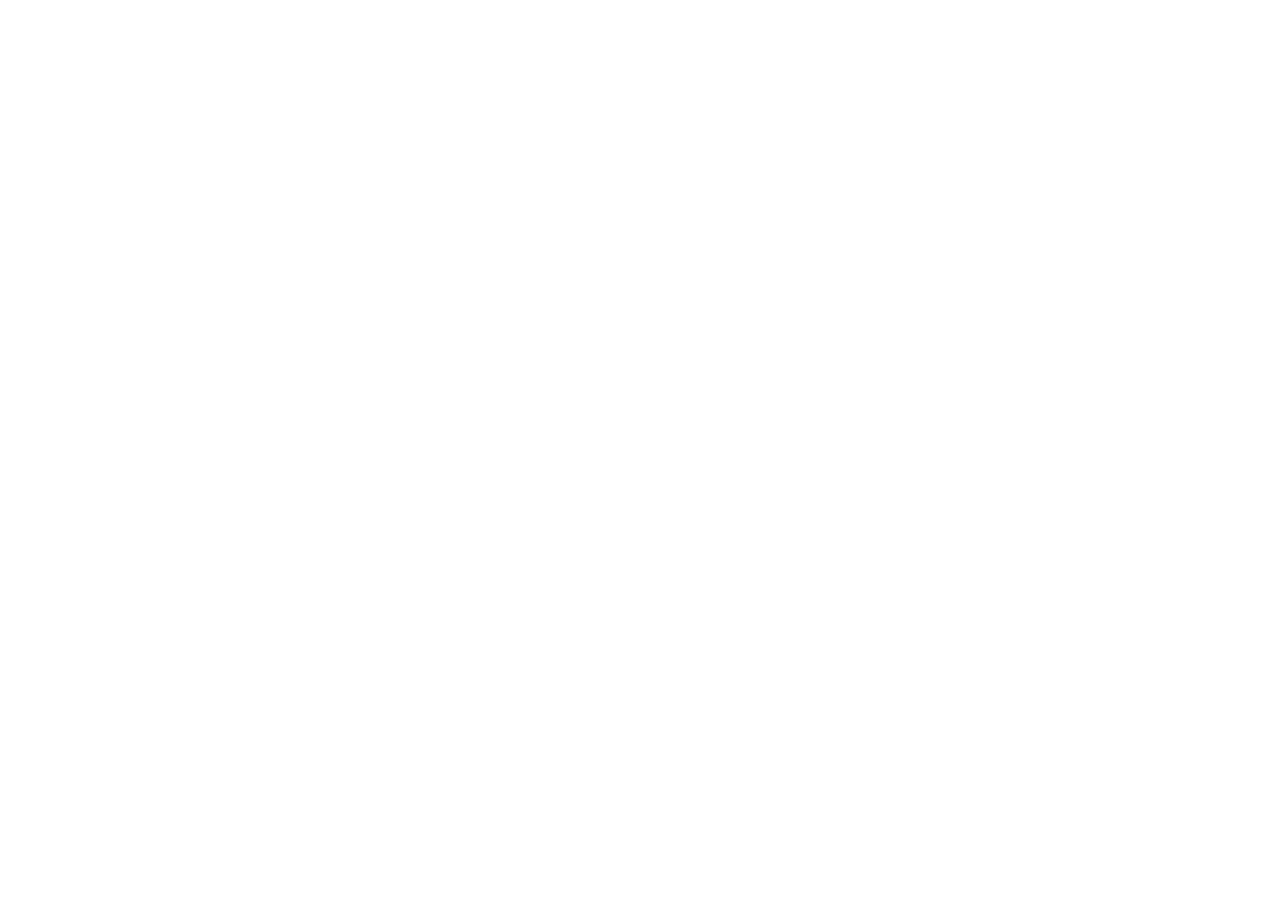
==== index.html @ f80cf163 "asdsadsas" ====
<!DOCTYPE html>
<html lang="ru">
  <head>
    <meta charset="UTF-8" />
    <meta name="viewport" content="width=device-width, initial-scale=1.0" />
    <title>Quiz App - Home Page</title>
    <link rel="stylesheet" href="./css/main.css" />
  </head>
  <body></body>
</html>
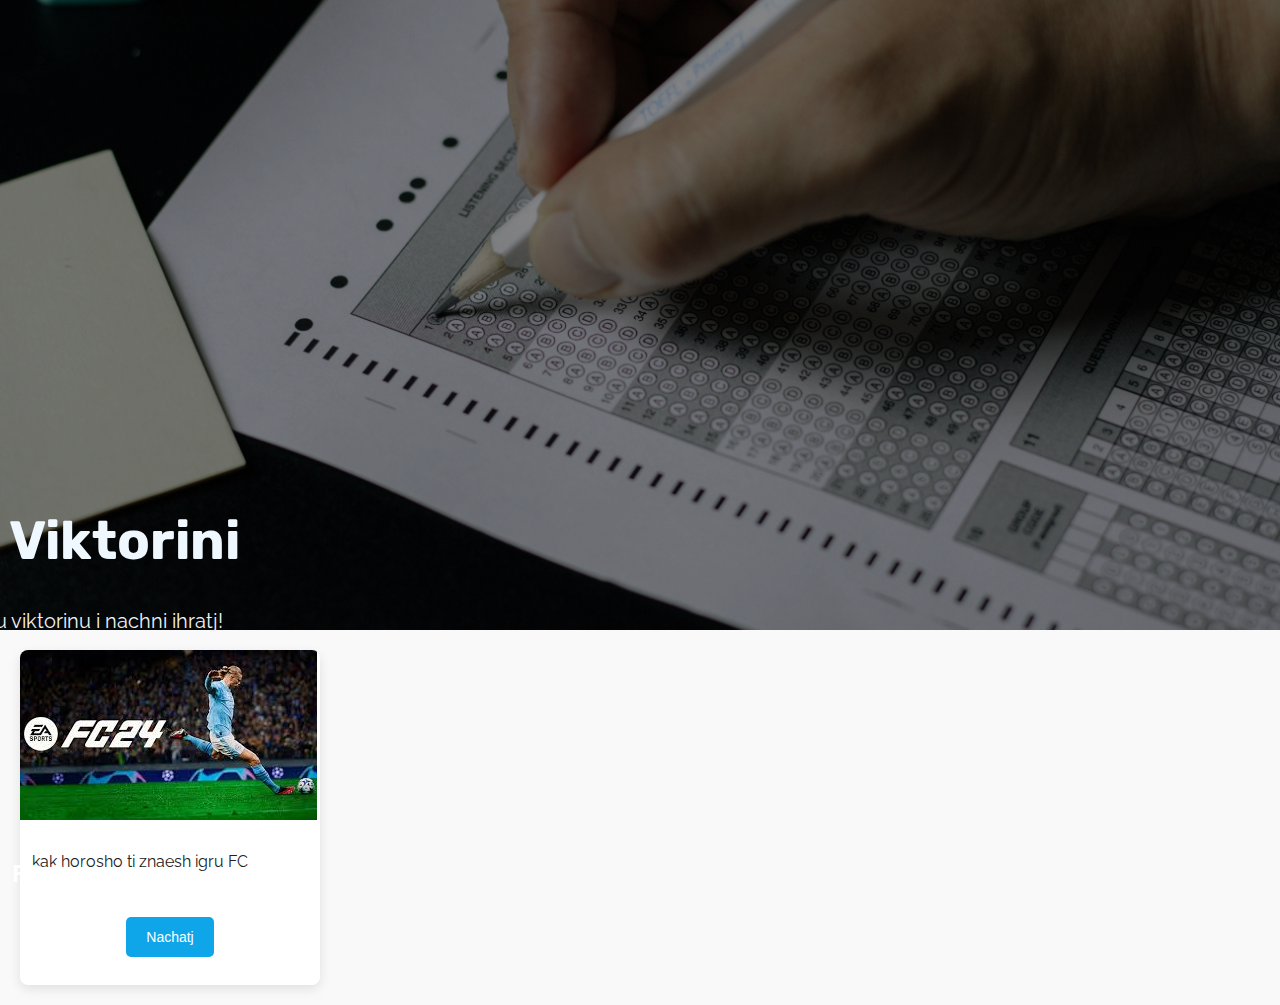
==== commit 59076b3e: "main page" ====
--- a/index.html
+++ b/index.html
@@ -4,7 +4,37 @@
     <meta charset="UTF-8" />
     <meta name="viewport" content="width=device-width, initial-scale=1.0" />
     <title>Quiz App - Home Page</title>
+
+    <link rel="preconnect" href="https://fonts.googleapis.com" />
+    <link rel="preconnect" href="https://fonts.gstatic.com" crossorigin />
+    <link
+      href="https://fonts.googleapis.com/css2?family=Raleway:ital,wght@0,100..900;1,100..900&family=Rubik:ital,wght@0,300..900;1,300..900&display=swap"
+      rel="stylesheet"
+    />
     <link rel="stylesheet" href="./css/main.css" />
   </head>
-  <body></body>
+  <body>
+    <header>
+      <div class="banner">
+        <h1>SMART Viktorini</h1>
+        <p>Viberi cvoju ljubimuju viktorinu i nachni ihratj!</p>
+      </div>
+    </header>
+
+    <main>
+      <div class="quiz-cards">
+        <div class="card">
+          <div class="card-header">
+            <img src="./static/FC24-quiz.png" alt="FC Quiz" class="card-img" />
+            <h3>FC Quiz</h3>
+          </div>
+          <div class="card-content"><p>kak horosho ti znaesh igru FC</p></div>
+
+          <div class="card-footer">
+            <button>Nachatj</button>
+          </div>
+        </div>
+      </div>
+    </main>
+  </body>
 </html>
--- a/css/main.css
+++ b/css/main.css
@@ -0,0 +1,135 @@
+body {
+  font-family: "Raleway", sans-serif;
+  background-color: #f9f9f9;
+  margin: 0;
+  padding: 0;
+}
+
+header {
+  position: relative;
+  background-image: url("../static/banner.jpg");
+  height: 70vh;
+  background-size: cover;
+  background-position: center;
+  z-index: 0;
+}
+
+header::before {
+  content: "";
+  position: absolute;
+  top: 0;
+  left: 0;
+  right: 0;
+  bottom: 0;
+  background-color: rgba(0, 0, 0, 0.45);
+  z-index: 1;
+}
+
+header .banner {
+  position: absolute;
+  top: 75%;
+  left: 24px;
+  transform: translate(-50%);
+  z-index: 2;
+  margin: 0;
+}
+
+.banner h1 {
+  color: aliceblue;
+  font-size: 54px;
+  font-family: "Rubik", sans-serif;
+}
+
+.banner p {
+  color: #f2f3f4;
+  font-size: 20px;
+}
+
+main {
+  padding: 20px;
+  max-width: 1280px;
+  width: 100%;
+  min-width: 320px;
+  margin: 0 auto;
+}
+
+.quiz-cards {
+  display: flex;
+  flex-wrap: wrap;
+  justify-content: space-between;
+  gap: 20px;
+}
+
+.card {
+  width: 300px;
+  background-color: #fff;
+  border-radius: 8px;
+  box-shadow: 0 4px 12px rgba(0, 0, 0, 0.1);
+  overflow: hidden;
+  transition: transform 0.3s ease-in-out;
+}
+
+.quiz-cards .cards:hover {
+  transform: scale(1.05);
+}
+
+.quiz-cards .cards-header {
+  position: relative;
+  z-index: 0;
+}
+
+.quiz-cards .cards-img {
+  width: 100%;
+  height: 200px;
+  object-fit: cover;
+  position: relative;
+}
+.quiz-cards .cards-img::before {
+  content: "";
+  position: absolute;
+  top: 0;
+  left: 0;
+  right: 0;
+  bottom: 0;
+  background-color: rgba(0, 0, 0, 0.45);
+  z-index: 1;
+}
+
+.quiz-cards .card-header h3 {
+  position: absolute;
+  bottom: 12px;
+  left: 12px;
+  color: #fff;
+  font-size: 24px;
+  margin: 0;
+}
+.quiz-cards .card-content {
+  padding: 12px;
+}
+
+.quiz-cards .card-content p {
+  font-size: 16px;
+  color: #212121;
+  margin-bottom: 14px;
+}
+
+.quiz-cards .card-footer {
+  padding: 20px;
+  margin-bottom: 8px;
+  text-align: center;
+}
+
+.quiz-cards .card-footer button {
+  background-color: #0ea5e9;
+  border: none;
+  color: #fff;
+  padding: 12px 20px;
+  border-radius: 5px;
+  font-size: 14px;
+  cursor: pointer;
+  transition: background-color 0.3s ease; /* Плавный эффект изменения цвета фона */
+}
+
+.card-footer button:hover {
+  background-color: #0369a1; /* Меняется цвет кнопки при наведении */
+}
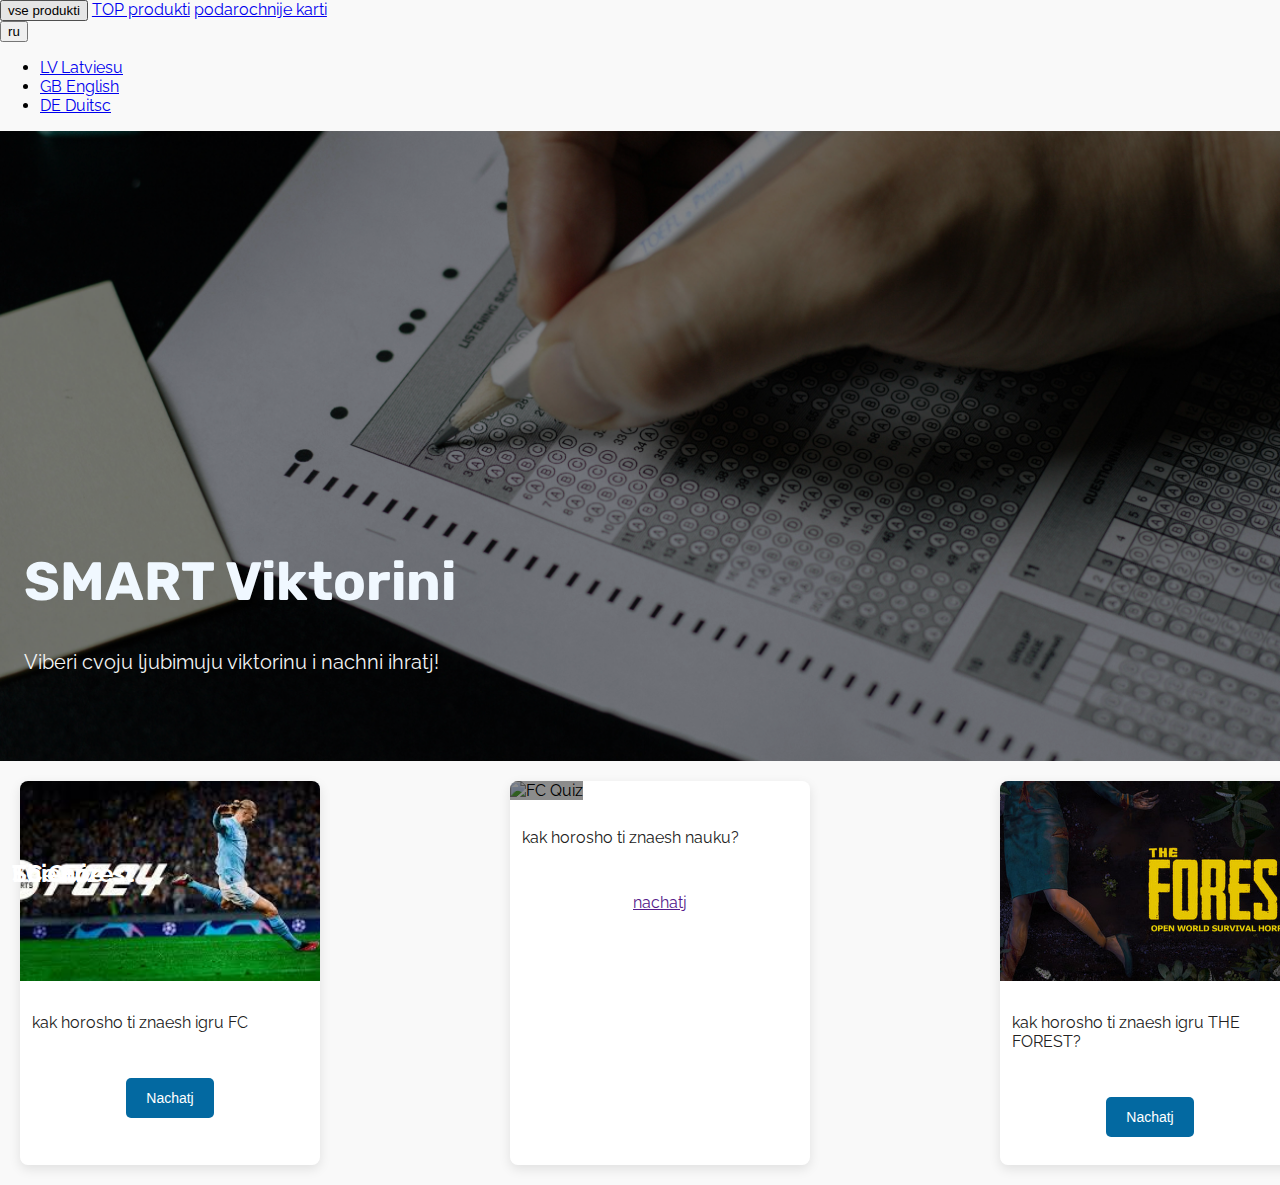
==== commit fe993d56: "quiz page" ====
--- a/index.html
+++ b/index.html
@@ -14,6 +14,25 @@
     <link rel="stylesheet" href="./css/main.css" />
   </head>
   <body>
+    <!-- END:Header section -->
+    <!--start: secondary navbar-->
+    <div class="secondary-navbar">
+      <div class="seconary-main-menu">
+        <button class="navbar-menu-btn">vse produkti</button>
+        <a href="#">TOP produkti</a>
+        <a href="#">podarochnije karti</a>
+      </div>
+      <div class="secondary helper menu">
+        <button class="lang switch">ru</button>
+        <ul class="lang-menu">
+          <li><a href="#">LV Latviesu</a></li>
+          <li><a href="#">GB English</a></li>
+          <li><a href="#">DE Duitsc</a></li>
+        </ul>
+      </div>
+    </div>
+    <!--end: secondary navbar-->
+
     <header>
       <div class="banner">
         <h1>SMART Viktorini</h1>
@@ -26,9 +45,40 @@
         <div class="card">
           <div class="card-header">
             <img src="./static/FC24-quiz.png" alt="FC Quiz" class="card-img" />
+
             <h3>FC Quiz</h3>
           </div>
           <div class="card-content"><p>kak horosho ti znaesh igru FC</p></div>
+
+          <div class="card-footer">
+            <button>Nachatj</button>
+          </div>
+        </div>
+        <div class="card">
+          <div class="card-header">
+            <img src="./static/Science.jpg" alt="FC Quiz" class="card-img" />
+
+            <h3>Science</h3>
+          </div>
+          <div class="card-content"><p>kak horosho ti znaesh nauku?</p></div>
+
+          <div class="card-footer">
+            <a href="">nachatj</a>
+          </div>
+        </div>
+        <div class="card">
+          <div class="card-header">
+            <img
+              src="./static/Theforest-quiz.png"
+              alt="FC Quiz"
+              class="card-img"
+            />
+
+            <h3>The Forest</h3>
+          </div>
+          <div class="card-content">
+            <p>kak horosho ti znaesh igru THE FOREST?</p>
+          </div>
 
           <div class="card-footer">
             <button>Nachatj</button>
--- a/css/main.css
+++ b/css/main.css
@@ -29,7 +29,7 @@
   position: absolute;
   top: 75%;
   left: 24px;
-  transform: translate(-50%);
+  transform: translateY(-50%);
   z-index: 2;
   margin: 0;
 }
@@ -78,13 +78,13 @@
   z-index: 0;
 }
 
-.quiz-cards .cards-img {
+.quiz-cards .card-img {
   width: 100%;
   height: 200px;
   object-fit: cover;
   position: relative;
 }
-.quiz-cards .cards-img::before {
+.quiz-cards .card-img::before {
   content: "";
   position: absolute;
   top: 0;
@@ -103,6 +103,7 @@
   font-size: 24px;
   margin: 0;
 }
+
 .quiz-cards .card-content {
   padding: 12px;
 }
@@ -127,9 +128,30 @@
   border-radius: 5px;
   font-size: 14px;
   cursor: pointer;
-  transition: background-color 0.3s ease; /* Плавный эффект изменения цвета фона */
+  transition: background-color 0.3s ease;
+  background-color: #0369a1;
 }
 
 .card-footer button:hover {
-  background-color: #0369a1; /* Меняется цвет кнопки при наведении */
+  background-color: #0369a1;
 }
+
+.quiz-options {
+}
+
+.quiz-options .quiz-option {
+  display: block;
+  font-size: 16px;
+  cursor: pointer;
+}
+
+.quiz-option input[type="radio"] {
+  margin-right: 8px;
+}
+
+.quiz-points {
+  font-size: 14px;
+}
+
+
+na
